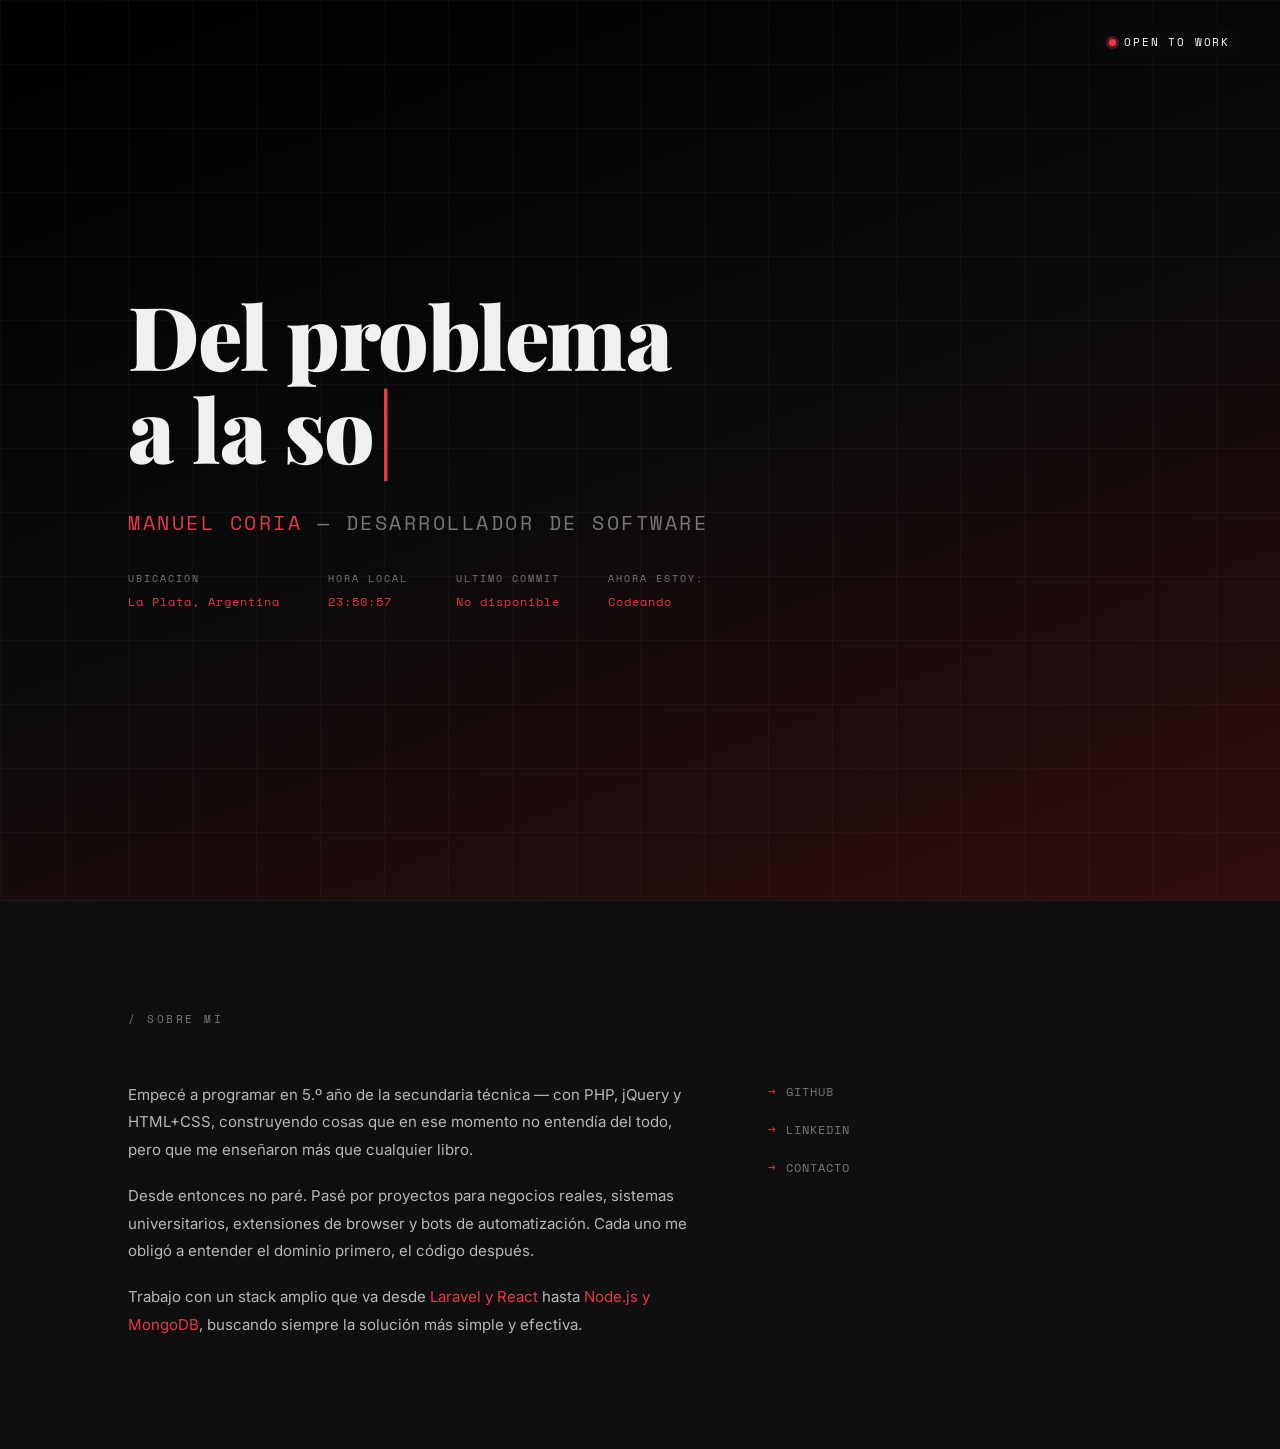
==== index.html @ 862c480e "Feat: Agregar icono y funcionalidad para mostrar el último commit de GitHub" ====
<!DOCTYPE html>
<html lang="es">
<head>
  <meta charset="UTF-8" />
  <meta name="viewport" content="width=device-width, initial-scale=1.0" />
  <title>MANUEL CORIA</title>
  <link rel="preconnect" href="https://fonts.googleapis.com" />
  <link rel="preconnect" href="https://fonts.gstatic.com" crossorigin />
  <link
    href="https://fonts.googleapis.com/css2?family=Playfair+Display:wght@700;900&family=Space+Mono:wght@400;700&family=Inter:wght@400;500&display=swap"
    rel="stylesheet"
  />
  <link rel="icon" type="image/svg+xml" href="img/black-tie-brands-solid-full.svg" />
  <link rel="stylesheet" href="css/style.css" />
</head>
<body>

  <div class="custom-cursor" id="cursor" aria-hidden="true"></div>

  <div class="grid-overlay" aria-hidden="true"></div>

  <div class="open-to-work">
    <span class="otw-dot" aria-hidden="true"></span>
    Open to work
  </div>

  <!-- ═══ HERO ════════════════════════════════════════════════ -->
  <section id="hero">
    
    <div class="hero-content">

      <h1 class="hero-title">
        <span id="typewriter"></span><span class="cursor" aria-hidden="true">|</span>
      </h1>

      <p class="hero-meta"><span class="accent">MANUEL CORIA</span> &mdash; DESARROLLADOR DE SOFTWARE</p>


      <div class="hero-info">
        <div class="info-item">
          <span class="info-label">Ubicación</span>
          <span class="info-value">La Plata, Argentina</span>
        </div>
        <div class="info-item">
          <span class="info-label">Hora local</span>
          <span class="info-value" id="clock">--:--:--</span>
        </div>
        <div class="info-item">
          <span class="info-label">Ultimo Commit</span>
          <span class="info-value" id="commit">--:   --:--</span>
        </div>
        <div class="info-item">
          <span class="info-label">Ahora Estoy:</span>
          <span class="info-value" id="commit">Codeando</span>
        </div>
      </div>

    </div>
  </section>

  <!-- ═══ SOBRE MÍ ════════════════════════════════════════════ -->
  <section id="sobre-mi" class="reveal">
    <div class="section-content">

      <span class="section-label" style="font-size: ;">/ Sobre mí</span>

      <div class="about-grid">
        <div class="about-text">
          <p>
            Empecé a programar en 5.º año de la secundaria técnica — con PHP, jQuery y HTML+CSS,
            construyendo cosas que en ese momento no entendía del todo, pero que me enseñaron
            más que cualquier libro.
          </p>
          <p>
            Desde entonces no paré. Pasé por proyectos para negocios reales, sistemas universitarios,
            extensiones de browser y bots de automatización. Cada uno me obligó a entender
            el dominio primero, el código después.
          </p>
          <p>
            Trabajo con un stack amplio que va desde
            <span class="accent">Laravel y React</span> hasta
            <span class="accent">Node.js y MongoDB</span>, buscando siempre
            la solución más simple y efectiva.
          </p>
        </div>

        <div class="about-links">
          <a href="https://github.com/coriawork" target="_blank" rel="noopener" class="link-item">
            <span class="link-arrow">→</span> GitHub
          </a>
          <a href="https://www.linkedin.com/in/manuel-coria-401022260/" target="_blank" rel="noopener" class="link-item">
            <span class="link-arrow">→</span> LinkedIn
          </a>
          <a href="mailto:manuelcoriawork@gmail.com" class="link-item">
            <span class="link-arrow">→</span> Contacto
          </a>
        </div>
      </div>

    </div>
  </section>

  <script src="js/main.js"></script>
</body>
</html>
---- css/style.css ----
/*
  Regla 60 / 30 / 10
  ─────────────────────────────────────────────────────────────
  60 %  →  #0a0a0a  fondo dominante
  30 %  →  #f0f0f0  texto principal y superficies
  10 %  →  #e63946  acento rojo
*/

/* ─── Variables ─────────────────────────────────────────── */
:root {
  --bg:          #0a0a0a;
  --bg-section:  #0f0f0f;
  --text:        #f0f0f0;
  --text-dim:    #777;
  --text-body:   #b8b8b8;
  --accent:      #e63946;
  --border:      #1c1c1c;

  --font-display: 'Playfair Display', Georgia, serif;
  --font-mono:    'Space Mono', 'Courier New', monospace;
  --font-body:    'Inter', system-ui, sans-serif;
}

/* ─── Reset ──────────────────────────────────────────────── */
*, *::before, *::after {
  box-sizing: border-box;
  margin: 0;
  padding: 0;
}

/* ─── Selección de texto ─────────────────────────────────── */
/* Texto blanco/gris → selección roja */
::selection {
  background: var(--accent);
  color: #f0f0f0;
}

/* Texto rojo (acento) → selección blanca invertida */
.accent::selection,
.info-value::selection,
.otw-dot::selection,
.open-to-work::selection,
.cursor::selection {
  background: #f0f0f0;
  color: var(--accent);
}

html {
  scroll-behavior: smooth;
}

/* ─── Cursor personalizado ───────────────────────────────── */
* { cursor: none !important; }

.custom-cursor {
  position: fixed;
  top: 0;
  left: 0;
  width: 10px;
  height: 10px;
  opacity: 0.7;
  border-radius: 50%;
  background: var(--accent);
  pointer-events: none;
  z-index: 9999;
  transform: translate(-50%, -50%);
  transition:
    transform 0.12s ease,
    opacity 0.2s ease;
  mix-blend-mode: difference;
  will-change: transform;
}

.custom-cursor.clicking {
  transform: translate(-50%, -50%) scale(2.4);
  opacity: 0.5;
}

.custom-cursor.hovering {
  transform: translate(-50%, -50%) scale(1.6);
  opacity: 0.85;
}

body {
  background: linear-gradient(160deg, #000000 0%, var(--bg) 50%, #320d0f 100%);
  background-attachment: fixed;
  color: var(--text);
  font-family: var(--font-body);
  font-size: 16px;
  line-height: 1.6;
  min-height: 100vh;
  overflow-x: hidden;
}

a {
  color: inherit;
  text-decoration: none;
}

/* ─── Grid overlay ───────────────────────────────────────── */
.grid-overlay {
  position: fixed;
  inset: 0;
  background-image:
    linear-gradient(rgba(255, 255, 255, 0.03) 1px, transparent 1px),
    linear-gradient(90deg, rgba(255, 255, 255, 0.03) 1px, transparent 1px);
  background-size: 64px 64px;
  pointer-events: none;
  z-index: 0;
}

/* ─── HERO ───────────────────────────────────────────────── */
#hero {
  position: relative;
  z-index: 1;
  min-height: 100vh;
  display: flex;
  align-items: center;
  padding: 80px 10vw;
}

.hero-content {
  max-width: 740px;
}

/* ─── Open to work badge ───────────────────────────────── */
.open-to-work {
  position: fixed;
  top: 28px;
  right: 36px;
  z-index: 100;
  display: inline-flex;
  align-items: center;
  gap: 8px;
  font-family: var(--font-mono);
  font-size: 11px;
  letter-spacing: 1.8px;
  text-transform: uppercase;
  color: white;
  background: rgba(10, 10, 10, 0.7);
  backdrop-filter: blur(8px);
  -webkit-backdrop-filter: blur(8px);
  padding: 6px 14px;
  border-radius: 99px;
}

.otw-dot {
  width: 7px;
  height: 7px;
  border-radius: 50%;
  background: var(--accent);
  flex-shrink: 0;
  position: relative;
}

.otw-dot::before {
  content: '';
  position: absolute;
  inset: -3px;
  border-radius: 50%;
  background: var(--accent);
  opacity: 0.35;
  animation: pulse-dot 1.8s ease-in-out infinite;
}

@keyframes pulse-dot {
  0%, 100% { transform: scale(1);   opacity: 0.35; }
  50%       { transform: scale(2);   opacity: 0; }
}

/* ─── Título con typewriter ───────────────────────────────── */
.hero-title {
  font-family: var(--font-display);
  font-size: clamp(44px, 7.5vw, 88px);
  font-weight: 900;
  line-height: 1.05;
  letter-spacing: -1.5px;
  color: var(--text);
  margin-bottom: 28px;
  /* reserva espacio mientras escribe para evitar saltos */
  min-height: 2.15em;
}

/* Cursor parpadeante */
.cursor {
  display: inline-block;
  color: var(--accent);
  font-weight: 300;
  animation: blink 1s step-end infinite;
  margin-left: 2px;
}

@keyframes blink {
  0%, 100% { opacity: 1; }
  50%       { opacity: 0; }
}

/* Nombre / rol */
.hero-meta {
  font-family: var(--font-mono);
  font-size: 20px;
  letter-spacing: 2.5px;
  text-transform: uppercase;
  color: var(--text-dim);
  margin-bottom: 32px;
}

/* Párrafos de intro */
.hero-description {
  max-width: 520px;
  color: var(--text-body);
  font-size: 15px;
  line-height: 1.85;
  margin-bottom: 52px;
}

.hero-description p + p {
  margin-top: 14px;
}

/* Acento rojo inline */
.accent {
  color: var(--accent);
}

/* Info dinámica (ubicación + reloj) */
.hero-info {
  display: flex;
  gap: 48px;
}

.info-item {
  display: flex;
  flex-direction: column;
  gap: 5px;
}

.info-label {
  font-family: var(--font-mono);
  font-size: 10px;
  letter-spacing: 2px;
  text-transform: uppercase;
  color: var(--text-dim);
}

.info-value {
  font-family: var(--font-mono);
  font-size: 12px;
  letter-spacing: 1px;
  color: var(--accent);
}

/* ─── SOBRE MÍ ───────────────────────────────────────────── */
#sobre-mi {
  position: relative;
  z-index: 1;
  padding: 110px 10vw;
  border-top: 1px solid var(--border);
  background: var(--bg-section);
}

/* Etiqueta de sección */
.section-label {
  display: block;
  font-family: var(--font-mono);
  font-size: 11px;
  letter-spacing: 2.5px;
  text-transform: uppercase;
  color: var(--text-dim);
  margin-bottom: 52px;
}

/* Grid: texto izquierda + links derecha */
.about-grid {
  display: grid;
  grid-template-columns: 1fr 180px;
  gap: 64px;
  max-width: 820px;
}

.about-text {
  display: flex;
  flex-direction: column;
  gap: 18px;
  font-size: 15px;
  color: var(--text-body);
  line-height: 1.85;
}

/* Links */
.about-links {
  display: flex;
  flex-direction: column;
  gap: 20px;
  padding-top: 2px;
}

.link-item {
  display: flex;
  align-items: center;
  gap: 10px;
  font-family: var(--font-mono);
  font-size: 11.5px;
  letter-spacing: 1px;
  text-transform: uppercase;
  color: var(--text-dim);
  transition: color 0.2s ease;
}

.link-item:hover {
  color: var(--text);
}

.link-arrow {
  color: var(--accent);
  display: inline-block;
  transition: transform 0.2s ease;
}

.link-item:hover .link-arrow {
  transform: translateX(5px);
}

/* ─── Scroll reveal ──────────────────────────────────────── */
.reveal {
  opacity: 0;
  transform: translateY(28px);
  transition: opacity 0.75s ease, transform 0.75s ease;
}

.reveal.visible {
  opacity: 1;
  transform: translateY(0);
}

/* ─── Responsive ─────────────────────────────────────────── */
@media (max-width: 680px) {
  #hero {
    padding: 64px 6vw;
    align-items: flex-start;
    padding-top: 20vh;
  }

  #sobre-mi {
    padding: 80px 6vw;
  }

  .about-grid {
    grid-template-columns: 1fr;
    gap: 40px;
  }

  .hero-info {
    flex-direction: column;
    gap: 24px;
  }
}
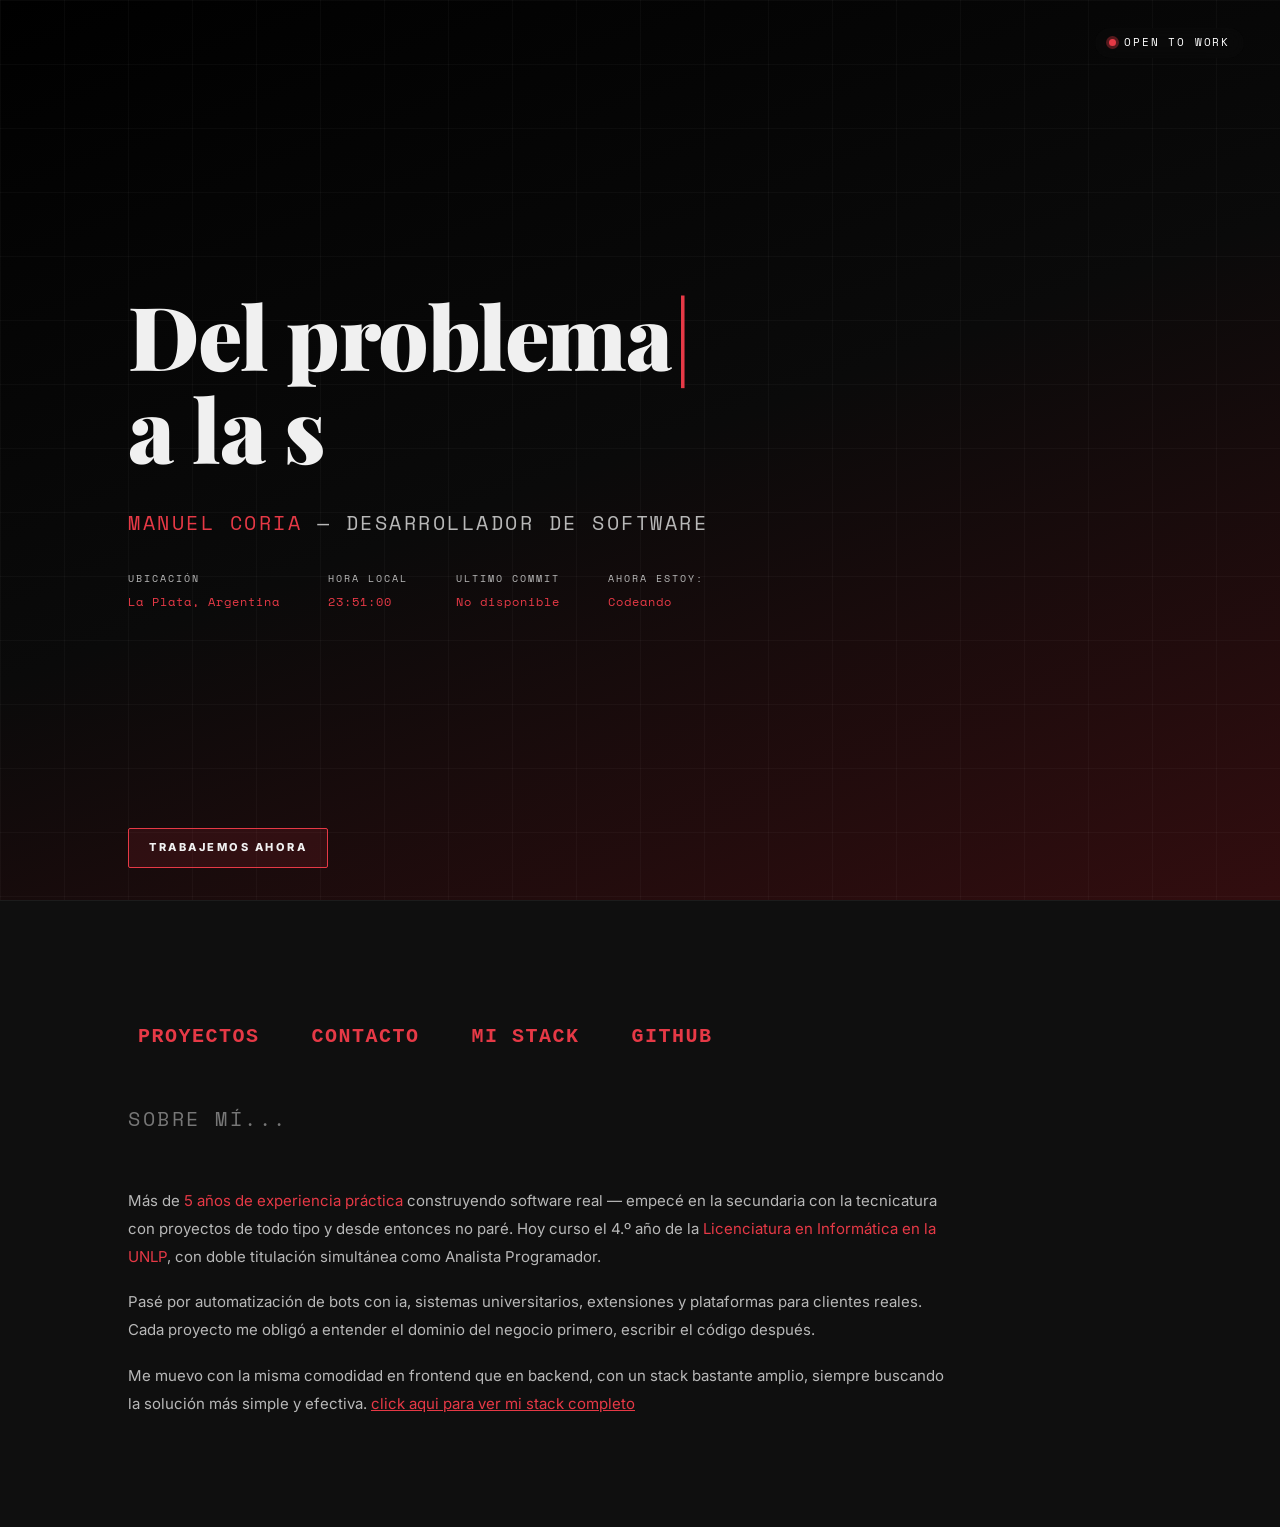
==== commit 1a5e82c3: "Add new projects and related assets; update HTML structure and styles - Created a new JSON file `pro" ====
--- a/index.html
+++ b/index.html
@@ -34,8 +34,7 @@
       </h1>
 
       <p class="hero-meta"><span class="accent">MANUEL CORIA</span> &mdash; DESARROLLADOR DE SOFTWARE</p>
-
-
+      
       <div class="hero-info">
         <div class="info-item">
           <span class="info-label">Ubicación</span>
@@ -54,46 +53,44 @@
           <span class="info-value" id="commit">Codeando</span>
         </div>
       </div>
+      
+    </div>
 
-    </div>
+    <a class="cta-hero" href="mailto:manuelcoriawork@gmail.com">Trabajemos ahora</a>
+
   </section>
 
   <!-- ═══ SOBRE MÍ ════════════════════════════════════════════ -->
   <section id="sobre-mi" class="reveal">
     <div class="section-content">
 
-      <span class="section-label" style="font-size: ;">/ Sobre mí</span>
+
+      <div class="about-links">
+          <a href="proyectos.html" class="link-item">Proyectos</a>
+          <a href="contactame.html" class="link-item">Contacto</a>
+          <a href="stack.html" class="link-item">Mi stack</a>
+          <a href="https://github.com/coriawork" target="_blank" rel="noopener" class="link-item">GitHub</a>
+      </div>
+      <span class="section-label" style="font-size: 20px;"> Sobre mí...</span>
 
       <div class="about-grid">
         <div class="about-text">
           <p>
-            Empecé a programar en 5.º año de la secundaria técnica — con PHP, jQuery y HTML+CSS,
-            construyendo cosas que en ese momento no entendía del todo, pero que me enseñaron
-            más que cualquier libro.
+            Más de <span class="accent">5 años de experiencia práctica</span> construyendo software
+            real — empecé en la secundaria con la tecnicatura con proyectos de todo tipo y desde entonces
+            no paré. Hoy curso el 4.º año de la
+            <span class="accent">Licenciatura en Informática en la UNLP</span>,
+            con doble titulación simultánea como Analista Programador.
           </p>
           <p>
-            Desde entonces no paré. Pasé por proyectos para negocios reales, sistemas universitarios,
-            extensiones de browser y bots de automatización. Cada uno me obligó a entender
-            el dominio primero, el código después.
+            Pasé por automatización de bots con ia, sistemas universitarios, extensiones y plataformas para clientes reales. Cada proyecto me obligó a entender el dominio
+            del negocio primero, escribir el código después.
           </p>
           <p>
-            Trabajo con un stack amplio que va desde
-            <span class="accent">Laravel y React</span> hasta
-            <span class="accent">Node.js y MongoDB</span>, buscando siempre
-            la solución más simple y efectiva.
+            Me muevo con la misma comodidad en frontend que en backend, con un stack bastante amplio,
+            siempre buscando la solución más simple y efectiva.
+            <a href="/stack.html" style="text-decoration: underline;" class="accent">click aqui para ver mi stack completo</a> 
           </p>
-        </div>
-
-        <div class="about-links">
-          <a href="https://github.com/coriawork" target="_blank" rel="noopener" class="link-item">
-            <span class="link-arrow">→</span> GitHub
-          </a>
-          <a href="https://www.linkedin.com/in/manuel-coria-401022260/" target="_blank" rel="noopener" class="link-item">
-            <span class="link-arrow">→</span> LinkedIn
-          </a>
-          <a href="mailto:manuelcoriawork@gmail.com" class="link-item">
-            <span class="link-arrow">→</span> Contacto
-          </a>
         </div>
       </div>
 
@@ -101,5 +98,7 @@
   </section>
 
   <script src="js/main.js"></script>
+
+
 </body>
 </html>
--- a/css/style.css
+++ b/css/style.css
@@ -50,7 +50,7 @@
 }
 
 /* ─── Cursor personalizado ───────────────────────────────── */
-* { cursor: none !important; }
+body.use-custom-cursor * { cursor: none !important; }
 
 .custom-cursor {
   position: fixed;
@@ -123,6 +123,59 @@
   max-width: 740px;
 }
 
+.scroll-cue {
+  position: absolute;
+  left: 50%;
+  bottom: 50px;
+  transform: translateX(-50%);
+  display: inline-flex;
+  flex-direction: column;
+  align-items: center;
+  font-family: var(--font-mono);
+  font-size: 50px;
+  text-transform: uppercase;
+  color: var(--text-body);
+  opacity: 0.9;
+  transition: color 0.2s ease, opacity 0.2s ease;
+}
+
+.scroll-cue:hover {
+  color: var(--accent);
+  opacity: 1;
+}
+
+.scroll-cue-arrow {
+  font-size: 50px;
+  line-height: 1;
+  color: var(--accent);
+}
+
+/* ─── CTA hero ───────────────────────────────────────────── */
+.cta-hero {
+  position: absolute;
+  bottom: 32px;
+  left: 10vw;
+  font-family: var(--font-body);
+  font-size: 11px;
+  font-weight: 800;
+  letter-spacing: 2.5px;
+  text-transform: uppercase;
+  color: var(--text);
+  background: #e639471e;
+  border: solid 1px var(--accent);
+  padding: 10px 20px;
+  border-radius: 2px;
+  white-space: nowrap;
+  transition: opacity 0.2s ease, transform 0.2s ease;
+}
+
+.cta-hero:hover {
+  opacity: 0.85;
+  transform: translateY(-2px);
+}
+
+
+
 /* ─── Open to work badge ───────────────────────────────── */
 .open-to-work {
   position: fixed;
@@ -138,8 +191,8 @@
   text-transform: uppercase;
   color: white;
   background: rgba(10, 10, 10, 0.7);
+  -webkit-backdrop-filter: blur(8px);
   backdrop-filter: blur(8px);
-  -webkit-backdrop-filter: blur(8px);
   padding: 6px 14px;
   border-radius: 99px;
 }
@@ -175,6 +228,8 @@
   font-weight: 900;
   line-height: 1.05;
   letter-spacing: -1.5px;
+  display: flex;
+  
   color: var(--text);
   margin-bottom: 28px;
   /* reserva espacio mientras escribe para evitar saltos */
@@ -201,7 +256,7 @@
   font-size: 20px;
   letter-spacing: 2.5px;
   text-transform: uppercase;
-  color: var(--text-dim);
+  color: var(--text-body);
   margin-bottom: 32px;
 }
 
@@ -227,6 +282,7 @@
 .hero-info {
   display: flex;
   gap: 48px;
+  
 }
 
 .info-item {
@@ -240,7 +296,7 @@
   font-size: 10px;
   letter-spacing: 2px;
   text-transform: uppercase;
-  color: var(--text-dim);
+  color: var(--text-body);
 }
 
 .info-value {
@@ -258,6 +314,9 @@
   border-top: 1px solid var(--border);
   background: var(--bg-section);
 }
+.section-content{
+    
+}
 
 /* Etiqueta de sección */
 .section-label {
@@ -270,11 +329,8 @@
   margin-bottom: 52px;
 }
 
-/* Grid: texto izquierda + links derecha */
+/* Grid: solo texto */
 .about-grid {
-  display: grid;
-  grid-template-columns: 1fr 180px;
-  gap: 64px;
   max-width: 820px;
 }
 
@@ -287,38 +343,29 @@
   line-height: 1.85;
 }
 
-/* Links */
+/* Links en fila */
 .about-links {
   display: flex;
-  flex-direction: column;
-  gap: 20px;
-  padding-top: 2px;
+  flex-direction: row;
+  gap: 32px;
+  margin-bottom: 40px;
 }
 
 .link-item {
-  display: flex;
-  align-items: center;
-  gap: 10px;
-  font-family: var(--font-mono);
-  font-size: 11.5px;
-  letter-spacing: 1px;
-  text-transform: uppercase;
-  color: var(--text-dim);
+  font-family: var(--font-mono);
+  font-size:20px;
+  letter-spacing: 1.5px;
+  font-weight: 800;
+  text-transform: uppercase;
+  color: var(--accent);
   transition: color 0.2s ease;
+  border-radius: 5px;
+  padding: 10px;
+  transition: all 0.5s;
 }
 
 .link-item:hover {
-  color: var(--text);
-}
-
-.link-arrow {
-  color: var(--accent);
-  display: inline-block;
-  transition: transform 0.2s ease;
-}
-
-.link-item:hover .link-arrow {
-  transform: translateX(5px);
+    transform: translateY(-2px);
 }
 
 /* ─── Scroll reveal ──────────────────────────────────────── */
@@ -354,4 +401,569 @@
     flex-direction: column;
     gap: 24px;
   }
-}
+
+  .scroll-cue {
+    bottom: 18px;
+  }
+
+  .cta-hero {
+    left: 6vw;
+    bottom: 24px;
+    font-size: 11px;
+    letter-spacing: 1.8px;
+    padding: 10px 20px;
+  }
+}
+
+/* ─── Home multipagina (sin scroll) ─────────────────────── */
+body.page-home {
+  min-height: 100svh;
+  overflow: hidden;
+}
+
+.home-hub {
+  position: relative;
+  z-index: 1;
+  min-height: 100svh;
+  padding: 8vh 10vw;
+  display: flex;
+  flex-direction: column;
+  justify-content: center;
+}
+
+.home-kicker {
+  font-family: var(--font-mono);
+  font-size: 30px;
+  letter-spacing: 2px;
+  text-transform: uppercase;
+  color: var(--text-dim);
+  margin-bottom: 18px;
+}
+
+.home-title {
+  font-family: var(--font-display);
+  font-size: clamp(46px, 8vw, 96px);
+  line-height: 1;
+  letter-spacing: -1.5px;
+  margin-bottom: 16px;
+}
+
+.home-subtitle {
+  font-family: var(--font-mono);
+  font-size: 13px;
+  letter-spacing: 1.3px;
+  text-transform: uppercase;
+  color: var(--text-body);
+  margin-bottom: 36px;
+}
+
+.home-links {
+  display: grid;
+  grid-template-columns: repeat(3, minmax(0, 1fr));
+  gap: 14px;
+  max-width: 880px;
+}
+
+.home-link-card {
+  display: flex;
+  align-items: center;
+  justify-content: center;
+  min-height: 72px;
+  border: 1px solid var(--border);
+  background: rgba(12, 12, 12, 0.86);
+  font-family: var(--font-mono);
+  font-size: 12px;
+  letter-spacing: 1.8px;
+  text-transform: uppercase;
+  color: var(--text-body);
+  transition: color 0.2s ease, border-color 0.2s ease, transform 0.2s ease;
+}
+
+.home-link-card:hover {
+  color: var(--accent);
+  border-color: var(--accent);
+  transform: translateY(-2px);
+}
+
+/* ─── Subpaginas ────────────────────────────────────────── */
+body.page-sub {
+  min-height: 100svh;
+}
+
+.subpage-shell {
+  position: relative;
+  z-index: 1;
+  max-width: 980px;
+  margin: 0 auto;
+  padding: 72px 10vw;
+}
+
+.back-home {
+  display: inline-block;
+  margin-bottom: 28px;
+  font-family: var(--font-mono);
+  font-size: 11px;
+  letter-spacing: 1.4px;
+  text-transform: uppercase;
+  color: var(--text-dim);
+}
+
+.back-home:hover {
+  color: var(--accent);
+}
+
+.subpage-title {
+  font-family: var(--font-display);
+  font-size: clamp(34px, 5.4vw, 64px);
+  line-height: 1.05;
+  letter-spacing: -1px;
+  margin-bottom: 22px;
+}
+
+.subpage-card {
+  border: 1px solid var(--border);
+  background: rgba(14, 14, 14, 0.88);
+  padding: 28px;
+}
+
+.link-item-inline {
+  color: var(--accent);
+  border-bottom: 1px solid transparent;
+  transition: border-color 0.2s ease;
+}
+
+.link-item-inline:hover {
+  border-color: var(--accent);
+}
+
+@media (max-width: 900px) {
+  .home-links {
+    grid-template-columns: 1fr;
+    max-width: 420px;
+  }
+}
+
+@media (max-width: 680px) {
+  .home-hub {
+    padding: 9vh 6vw;
+  }
+
+  .subpage-shell {
+    padding: 56px 6vw;
+  }
+}
+
+/* ─── Proyectos ──────────────────────────────────────────── */
+.projects-count {
+  font-family: var(--font-mono);
+  font-size: 11px;
+  letter-spacing: 2px;
+  text-transform: uppercase;
+  color: var(--text-dim);
+  margin-bottom: 8px;
+}
+
+.projects-list {
+  list-style: none;
+  margin-top: 40px;
+  display: flex;
+  flex-direction: column;
+  gap: 30px;
+}
+
+.proj-card {
+  padding: 28px 0;
+  transition: border-color 0.2s ease;
+}
+
+.proj-card:last-child {
+  border-bottom: 1px solid var(--border);
+}
+
+.proj-card:hover {
+  border-top-color: rgba(230, 57, 70, 0.25);
+}
+
+.proj-header {
+  display: flex;
+  align-items: baseline;
+  gap: 14px;
+  margin-bottom: 10px;
+  flex-wrap: wrap;
+}
+
+.proj-index {
+  font-family: var(--font-mono);
+  font-size: 11px;
+  color: var(--text-dim);
+  letter-spacing: 1px;
+  min-width: 22px;
+  flex-shrink: 0;
+}
+
+.proj-name {
+    text-transform: uppercase;
+  font-family: var(--font-display);
+  font-size: clamp(18px, 2.4vw, 24px);
+  font-weight: 700;
+  letter-spacing: -0.3px;
+  color: var(--accent);
+  line-height: 1.2;
+}
+
+.proj-badge {
+  font-family: var(--font-mono);
+  font-size: 10px;
+  letter-spacing: 1.2px;
+  text-transform: uppercase;
+  color: var(--accent);
+  border: 1px solid var(--accent);
+  padding: 2px 8px;
+  white-space: nowrap;
+  align-self: center;
+}
+
+.proj-short {
+  font-size: 14px;
+  color: var(--text-body);
+  line-height: 1.75;
+  margin-left: 36px;
+  max-width: 640px;
+  margin-bottom: 16px;
+}
+
+.proj-footer {
+  display: flex;
+  align-items: center;
+  justify-content: space-between;
+  margin-left: 36px;
+  flex-wrap: wrap;
+  gap: 12px;
+}
+
+.proj-tags {
+  display: flex;
+  flex-wrap: wrap;
+  gap: 6px;
+  list-style: none;
+}
+
+.proj-tag {
+  font-family: var(--font-mono);
+  font-size: 12px;
+  letter-spacing: 0.8px;
+  color: var(--accent);
+  border: 1px solid var(--accent);
+  padding: 3px 8px;
+}
+
+.proj-toggle {
+  background: none;
+  border: none;
+  font-family: var(--font-mono);
+  font-size: 11px;
+  letter-spacing: 1.4px;
+  text-transform: uppercase;
+  color: var(--text-dim);
+  display: flex;
+  align-items: center;
+  gap: 6px;
+  transition: color 0.2s ease;
+  padding: 0;
+  flex-shrink: 0;
+}
+
+.proj-toggle:hover {
+  color: var(--accent);
+}
+
+.proj-toggle-arrow {
+  display: inline-block;
+  transition: transform 0.3s ease;
+  color: var(--accent);
+}
+
+.proj-toggle[aria-expanded="true"] .proj-toggle-arrow {
+  transform: rotate(180deg);
+}
+
+/* expand con grid-template-rows */
+.proj-details {
+  display: grid;
+  grid-template-rows: 0fr;
+  transition: grid-template-rows 0.35s ease;
+  margin-left: 36px;
+}
+
+.proj-details.is-open {
+  grid-template-rows: 1fr;
+}
+
+.proj-details-inner {
+  overflow: hidden;
+}
+
+.proj-details-text {
+  font-size: 14px;
+  color: var(--text-body);
+  line-height: 1.85;
+  padding-top: 18px;
+  padding-bottom: 4px;
+  max-width: 640px;
+  border-top: 1px solid var(--border);
+  margin-top: 18px;
+}
+
+@media (max-width: 680px) {
+  .proj-short,
+  .proj-footer,
+  .proj-details {
+    margin-left: 0;
+  }
+}
+
+/* ─── Página de detalle de proyecto ─────────────────────── */
+.proj-detail-shell {
+  position: relative;
+  z-index: 1;
+  max-width: 80vw;
+  margin: 0 auto;
+  padding: 64px 10vw 100px;
+}
+
+.proj-detail-header {
+  margin-top: 12px;
+  margin-bottom: 52px;
+}
+
+.proj-detail-title {
+  font-family: var(--font-display);
+  font-size: clamp(38px, 6vw, 72px);
+  font-weight: 900;
+  line-height: 1.05;
+  letter-spacing: -1.5px;
+  margin-top: 12px;
+  margin-bottom: 20px;
+}
+
+.proj-detail-lead {
+  font-size: 16px;
+  color: var(--text-body);
+  line-height: 1.8;
+  max-width: 580px;
+  margin-bottom: 24px;
+}
+
+.proj-tags--detail {
+  margin-bottom: 20px;
+}
+
+.proj-badge--detail {
+  display: inline-block;
+  font-family: var(--font-mono);
+  font-size: 10px;
+  letter-spacing: 1.2px;
+  text-transform: uppercase;
+  color: var(--accent);
+  border: 1px solid var(--accent);
+  padding: 3px 10px;
+}
+
+/* Galería de imágenes */
+.proj-detail-images {
+  display: grid;
+  grid-template-columns: 1fr;
+  gap: 12px;
+  margin-bottom: 56px;
+}
+
+.proj-detail-images img {
+  width: 100%;
+  display: block;
+  border: 1px solid var(--border);
+  object-fit: cover;
+}
+
+.proj-img-placeholder {
+  width: 100%;
+  aspect-ratio: 16 / 8;
+  border: 1px dashed var(--border);
+  display: flex;
+  align-items: center;
+  justify-content: center;
+  background: rgba(255, 255, 255, 0.015);
+}
+
+.proj-img-placeholder-text {
+  font-family: var(--font-mono);
+  font-size: 11px;
+  letter-spacing: 1.6px;
+  text-transform: uppercase;
+  color: var(--text-dim);
+}
+
+/* Secciones de texto */
+.proj-detail-body {
+  display: flex;
+  flex-direction: column;
+  gap: 32px;
+}
+
+.proj-detail-section-title {
+  font-family: var(--font-mono);
+  font-size: 11px;
+  letter-spacing: 2px;
+  text-transform: uppercase;
+  color: var(--text-dim);
+  margin-bottom: 14px;
+  padding-bottom: 10px;
+  border-bottom: 1px solid var(--border);
+}
+
+.proj-detail-text {
+  font-size: 15px;
+  color: var(--text-body);
+  line-height: 1.85;
+  max-width: 640px;
+}
+
+.proj-detail-text + .proj-detail-text {
+  margin-top: 14px;
+}
+
+@media (max-width: 680px) {
+  .proj-detail-shell {
+    padding: 52px 6vw 72px;
+  }
+}
+
+/* ─── Carrusel ───────────────────────────────────────────── */
+.carousel {
+  position: relative;
+  margin-bottom: 56px;
+  border: 1px solid var(--border);
+  background: rgba(10, 10, 10, 0.6);
+  overflow: hidden;
+  user-select: none;
+}
+
+.carousel-track-wrapper {
+  overflow: hidden;
+}
+
+.carousel-track {
+  display: flex;
+  transition: transform 0.45s cubic-bezier(0.4, 0, 0.2, 1);
+  will-change: transform;
+}
+
+.carousel-slide {
+  flex: 0 0 100%;
+  aspect-ratio: 16 / 7;
+  display: flex;
+  align-items: center;
+  justify-content: center;
+  background: rgba(255, 255, 255, 0.015);
+  position: relative;
+  overflow: hidden;
+}
+
+.carousel-slide img {
+  width: 100%;
+  height: 100%;
+  object-fit: cover;
+  display: block;
+}
+
+.carousel-slide-placeholder {
+  display: flex;
+  flex-direction: column;
+  align-items: center;
+  gap: 12px;
+}
+
+.carousel-slide-placeholder span {
+  font-family: var(--font-mono);
+  font-size: 11px;
+  letter-spacing: 1.6px;
+  text-transform: uppercase;
+  color: var(--text-dim);
+}
+
+.carousel-slide-placeholder .slide-num {
+  font-size: 32px;
+  color: var(--border);
+  font-family: var(--font-display);
+  font-weight: 900;
+}
+
+.carousel-btn {
+  position: absolute;
+  top: 50%;
+  transform: translateY(-50%);
+  z-index: 10;
+  background: rgba(10, 10, 10, 0.75);
+  border: 1px solid var(--border);
+  color: var(--text-dim);
+  width: 40px;
+  height: 40px;
+  display: flex;
+  align-items: center;
+  justify-content: center;
+  cursor: pointer;
+  font-size: 16px;
+  transition: color 0.2s ease, border-color 0.2s ease, background 0.2s ease;
+  -webkit-backdrop-filter: blur(6px);
+  backdrop-filter: blur(6px);
+}
+
+.carousel-btn:hover {
+  color: var(--text);
+  border-color: var(--accent);
+  background: rgba(20, 20, 20, 0.9);
+}
+
+.carousel-btn-prev { left: 14px; }
+.carousel-btn-next { right: 14px; }
+
+.carousel-dots {
+  display: flex;
+  justify-content: center;
+  gap: 8px;
+  padding: 14px 0 10px;
+}
+
+.carousel-dot {
+  width: 6px;
+  height: 6px;
+  border-radius: 50%;
+  background: var(--border);
+  border: none;
+  cursor: pointer;
+  padding: 0;
+  transition: background 0.2s ease, transform 0.2s ease;
+}
+
+.carousel-dot.active {
+  background: var(--accent);
+  transform: scale(1.35);
+}
+
+.carousel-counter {
+  position: absolute;
+  bottom: 44px;
+  right: 14px;
+  font-family: var(--font-mono);
+  font-size: 10px;
+  letter-spacing: 1.5px;
+  color: var(--text-dim);
+  pointer-events: none;
+}
+
+@media (max-width: 680px) {
+  .carousel-btn {
+    width: 32px;
+    height: 32px;
+    font-size: 13px;
+  }
+}
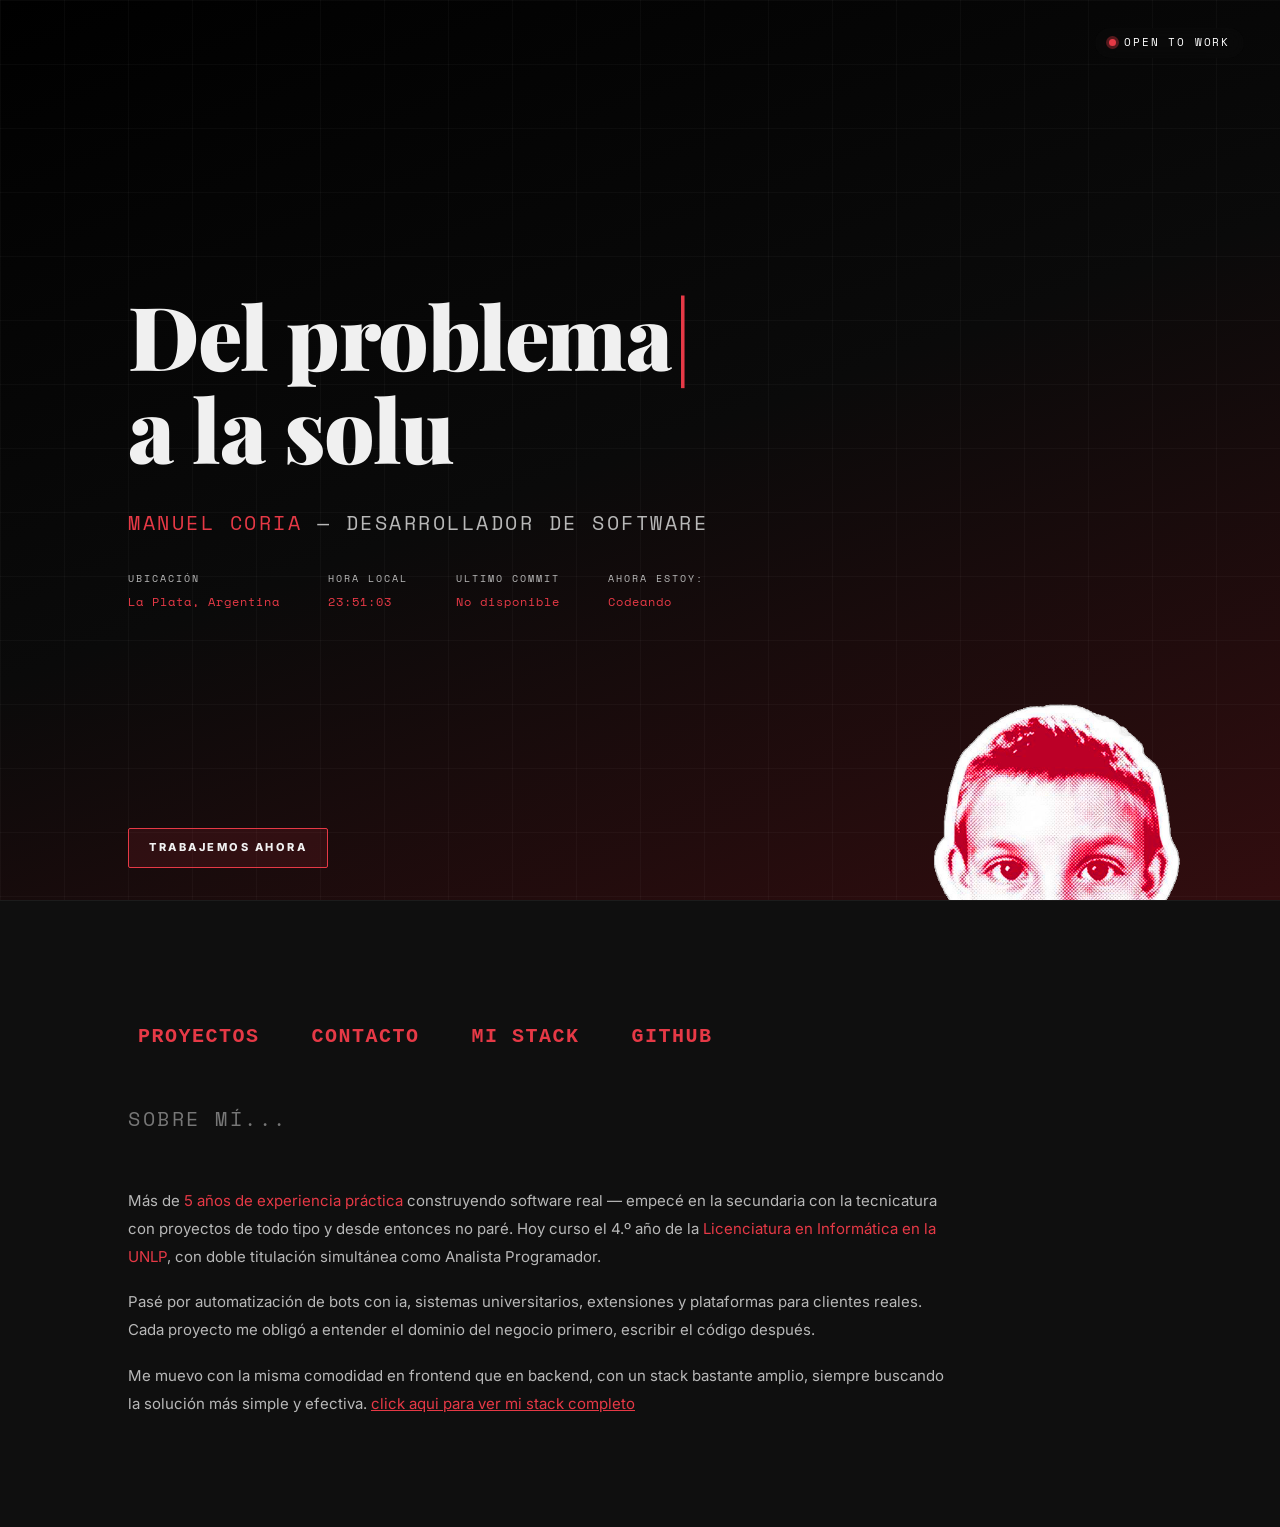
==== commit 09a1a081: "Feat: Actualizar títulos de proyectos y agregar sticker en el portafolio" ====
--- a/index.html
+++ b/index.html
@@ -53,7 +53,9 @@
           <span class="info-value" id="commit">Codeando</span>
         </div>
       </div>
-      
+      <div class="sticker" id="cara">
+        <img src="/img/cara.png" alt="">
+      </div>
     </div>
 
     <a class="cta-hero" href="mailto:manuelcoriawork@gmail.com">Trabajemos ahora</a>
--- a/css/style.css
+++ b/css/style.css
@@ -726,7 +726,6 @@
 .proj-detail-shell {
   position: relative;
   z-index: 1;
-  max-width: 80vw;
   margin: 0 auto;
   padding: 64px 10vw 100px;
 }
@@ -750,7 +749,6 @@
   font-size: 16px;
   color: var(--text-body);
   line-height: 1.8;
-  max-width: 580px;
   margin-bottom: 24px;
 }
 
@@ -824,7 +822,6 @@
   font-size: 15px;
   color: var(--text-body);
   line-height: 1.85;
-  max-width: 640px;
 }
 
 .proj-detail-text + .proj-detail-text {
@@ -960,10 +957,30 @@
   pointer-events: none;
 }
 
+/* Stickers */
+
+#cara{
+    position: absolute;
+    top: 0;
+    left: 0;
+    display: flex;
+    justify-content: flex-end;
+    padding-top: 120vh;
+    align-items: flex-end;
+    width: 100vw;
+    height: 100vh;
+}
+#cara img{    
+    height: 50vh;
+}
+
 @media (max-width: 680px) {
   .carousel-btn {
     width: 32px;
     height: 32px;
     font-size: 13px;
   }
-}
+  .sticker{
+    display: none;
+  }
+}
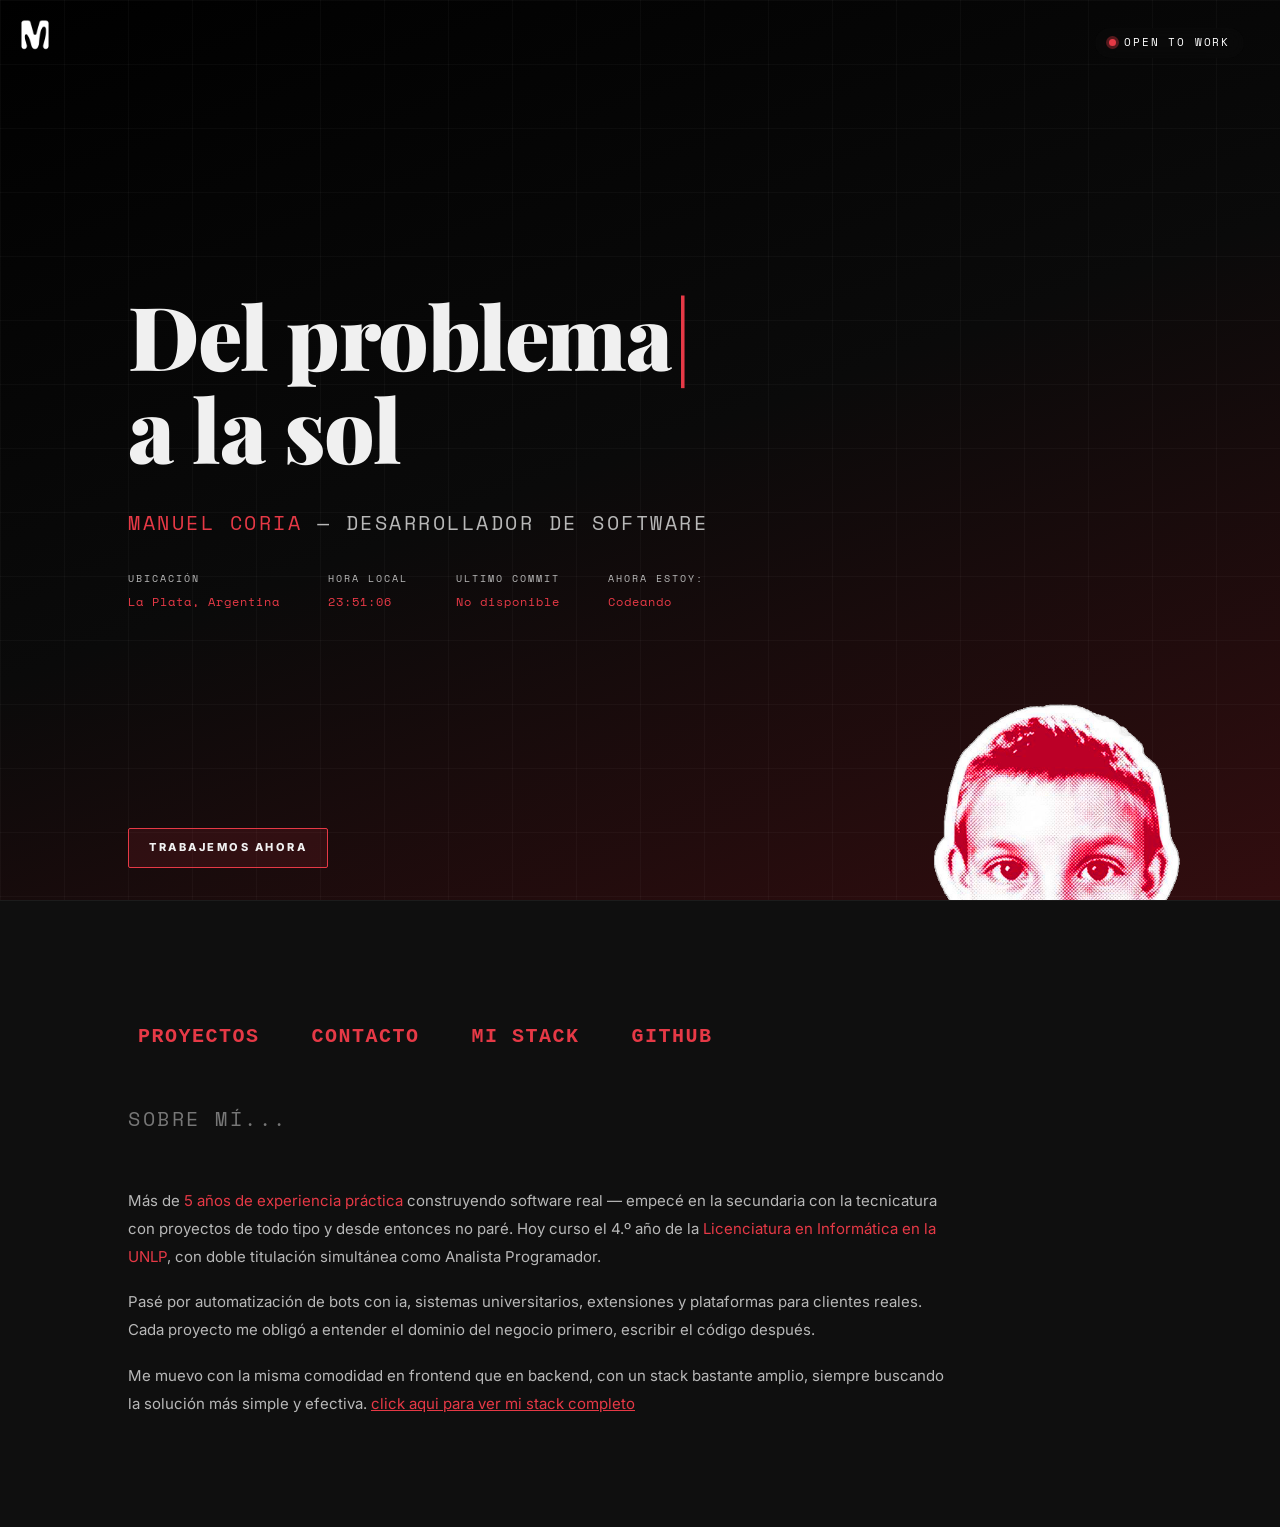
==== commit a7c98efc: "Feat: Agregar logo y ajustar estilos en el portafolio" ====
--- a/index.html
+++ b/index.html
@@ -18,7 +18,9 @@
   <div class="custom-cursor" id="cursor" aria-hidden="true"></div>
 
   <div class="grid-overlay" aria-hidden="true"></div>
-
+    <div class="logo" id="logo">
+        <img src="/img/logo.png" alt="">
+    </div>
   <div class="open-to-work">
     <span class="otw-dot" aria-hidden="true"></span>
     Open to work
@@ -56,7 +58,9 @@
       <div class="sticker" id="cara">
         <img src="/img/cara.png" alt="">
       </div>
+      
     </div>
+
 
     <a class="cta-hero" href="mailto:manuelcoriawork@gmail.com">Trabajemos ahora</a>
 
--- a/css/style.css
+++ b/css/style.css
@@ -348,6 +348,7 @@
   display: flex;
   flex-direction: row;
   gap: 32px;
+  flex-wrap: wrap;
   margin-bottom: 40px;
 }
 
@@ -959,6 +960,7 @@
 
 /* Stickers */
 
+
 #cara{
     position: absolute;
     top: 0;
@@ -970,8 +972,18 @@
     width: 100vw;
     height: 100vh;
 }
+
+
 #cara img{    
     height: 50vh;
+}
+
+.logo{
+    position: absolute;
+}
+
+.logo img{
+    height: 70px;
 }
 
 @media (max-width: 680px) {
@@ -980,7 +992,25 @@
     height: 32px;
     font-size: 13px;
   }
-  .sticker{
-    display: none;
-  }
-}
+
+
+}
+
+@media (max-width: 500px) {
+    #cara{
+        padding-top: 106vh;
+
+    }
+    #cara img {
+        height: 20vh;
+    }
+
+}
+
+@media (max-width: 260px) {
+    #cara{
+        display: none;
+
+    }
+
+}
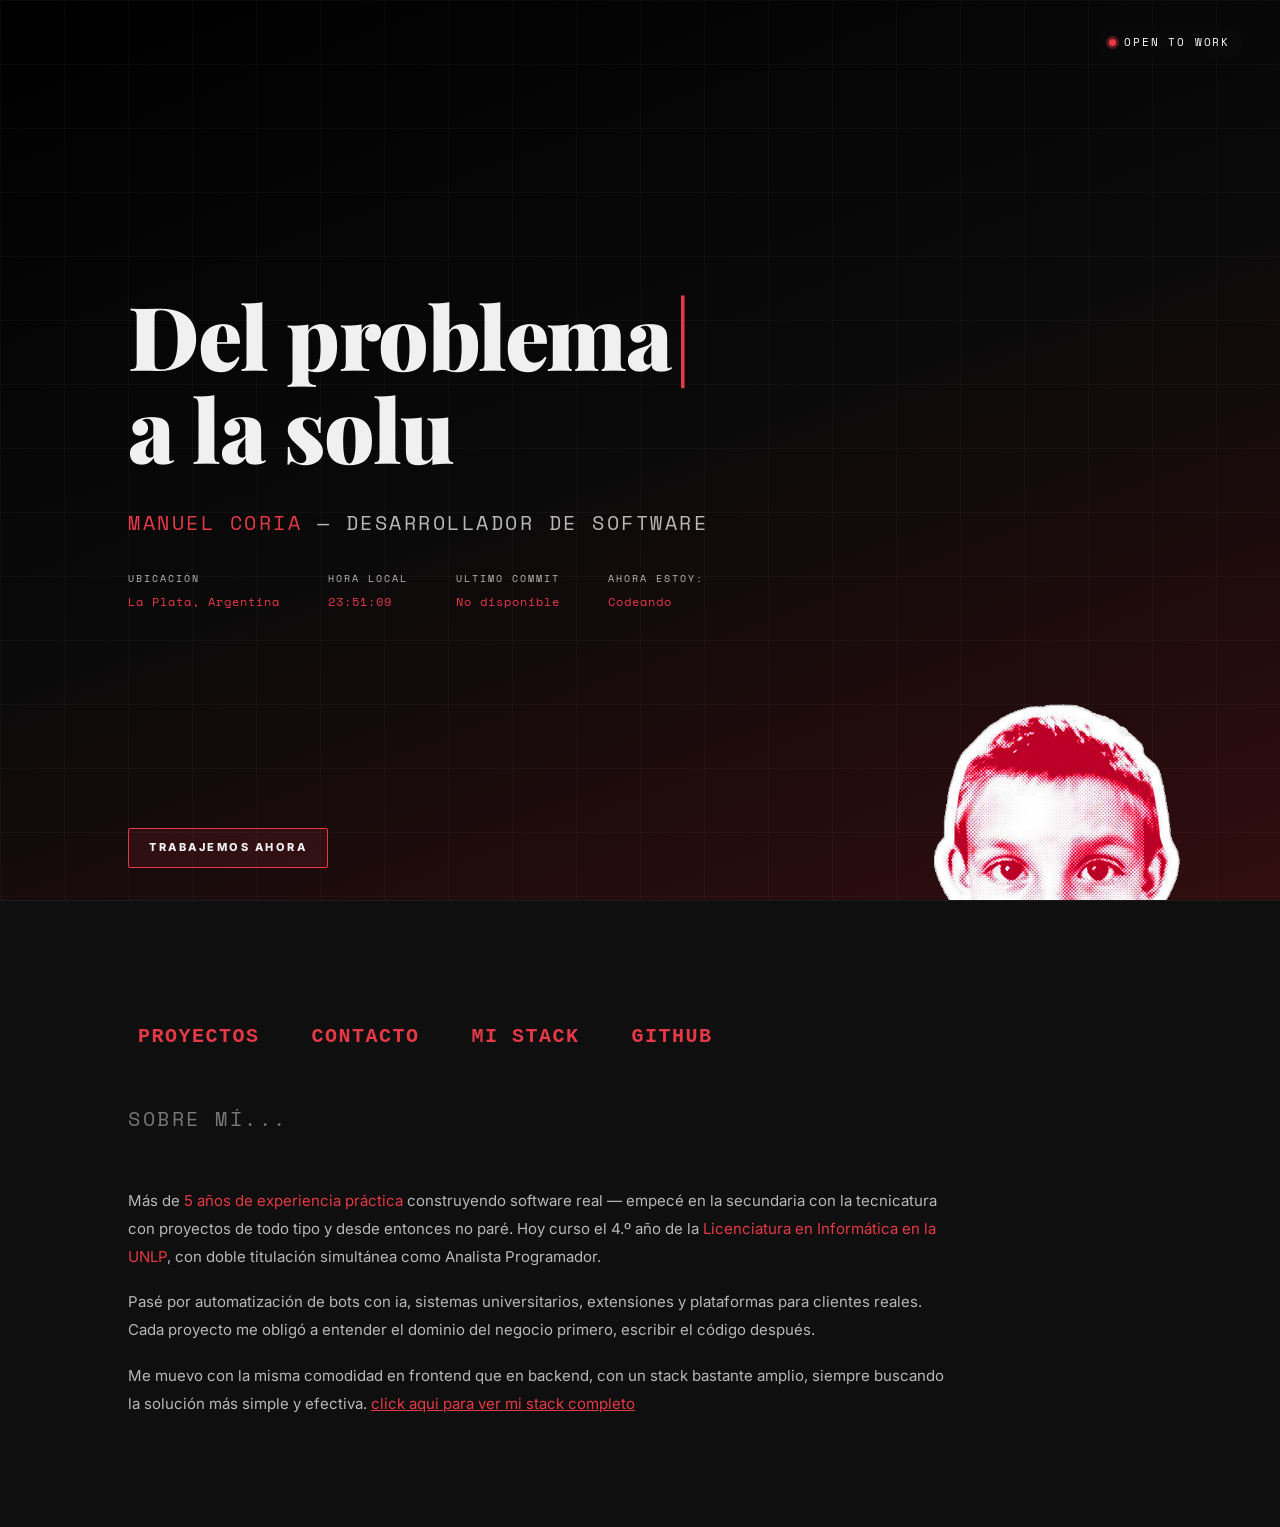
==== commit 92ff1681: "Feat: Ajustar padding en la sección de cara y corregir ruta de imagen en el HTML" ====
--- a/index.html
+++ b/index.html
@@ -10,7 +10,7 @@
     href="https://fonts.googleapis.com/css2?family=Playfair+Display:wght@700;900&family=Space+Mono:wght@400;700&family=Inter:wght@400;500&display=swap"
     rel="stylesheet"
   />
-  <link rel="icon" type="image/svg+xml" href="img/black-tie-brands-solid-full.svg" />
+  <link rel="icon" type="image/svg+" href="img/black-tie-brands-solid-full.svg" />
   <link rel="stylesheet" href="css/style.css" />
 </head>
 <body>
@@ -18,9 +18,9 @@
   <div class="custom-cursor" id="cursor" aria-hidden="true"></div>
 
   <div class="grid-overlay" aria-hidden="true"></div>
-    <div class="logo" id="logo">
-        <img src="/img/logo.png" alt="">
-    </div>
+    <!--     <div class="logo" id="logo">
+            <img src="/img/logo.png" alt="">
+        </div> -->
   <div class="open-to-work">
     <span class="otw-dot" aria-hidden="true"></span>
     Open to work
@@ -56,7 +56,7 @@
         </div>
       </div>
       <div class="sticker" id="cara">
-        <img src="/img/cara.png" alt="">
+        <img src="img/cara.png" alt="">
       </div>
       
     </div>
--- a/css/style.css
+++ b/css/style.css
@@ -998,7 +998,7 @@
 
 @media (max-width: 500px) {
     #cara{
-        padding-top: 106vh;
+        padding-top: 107vh;
 
     }
     #cara img {
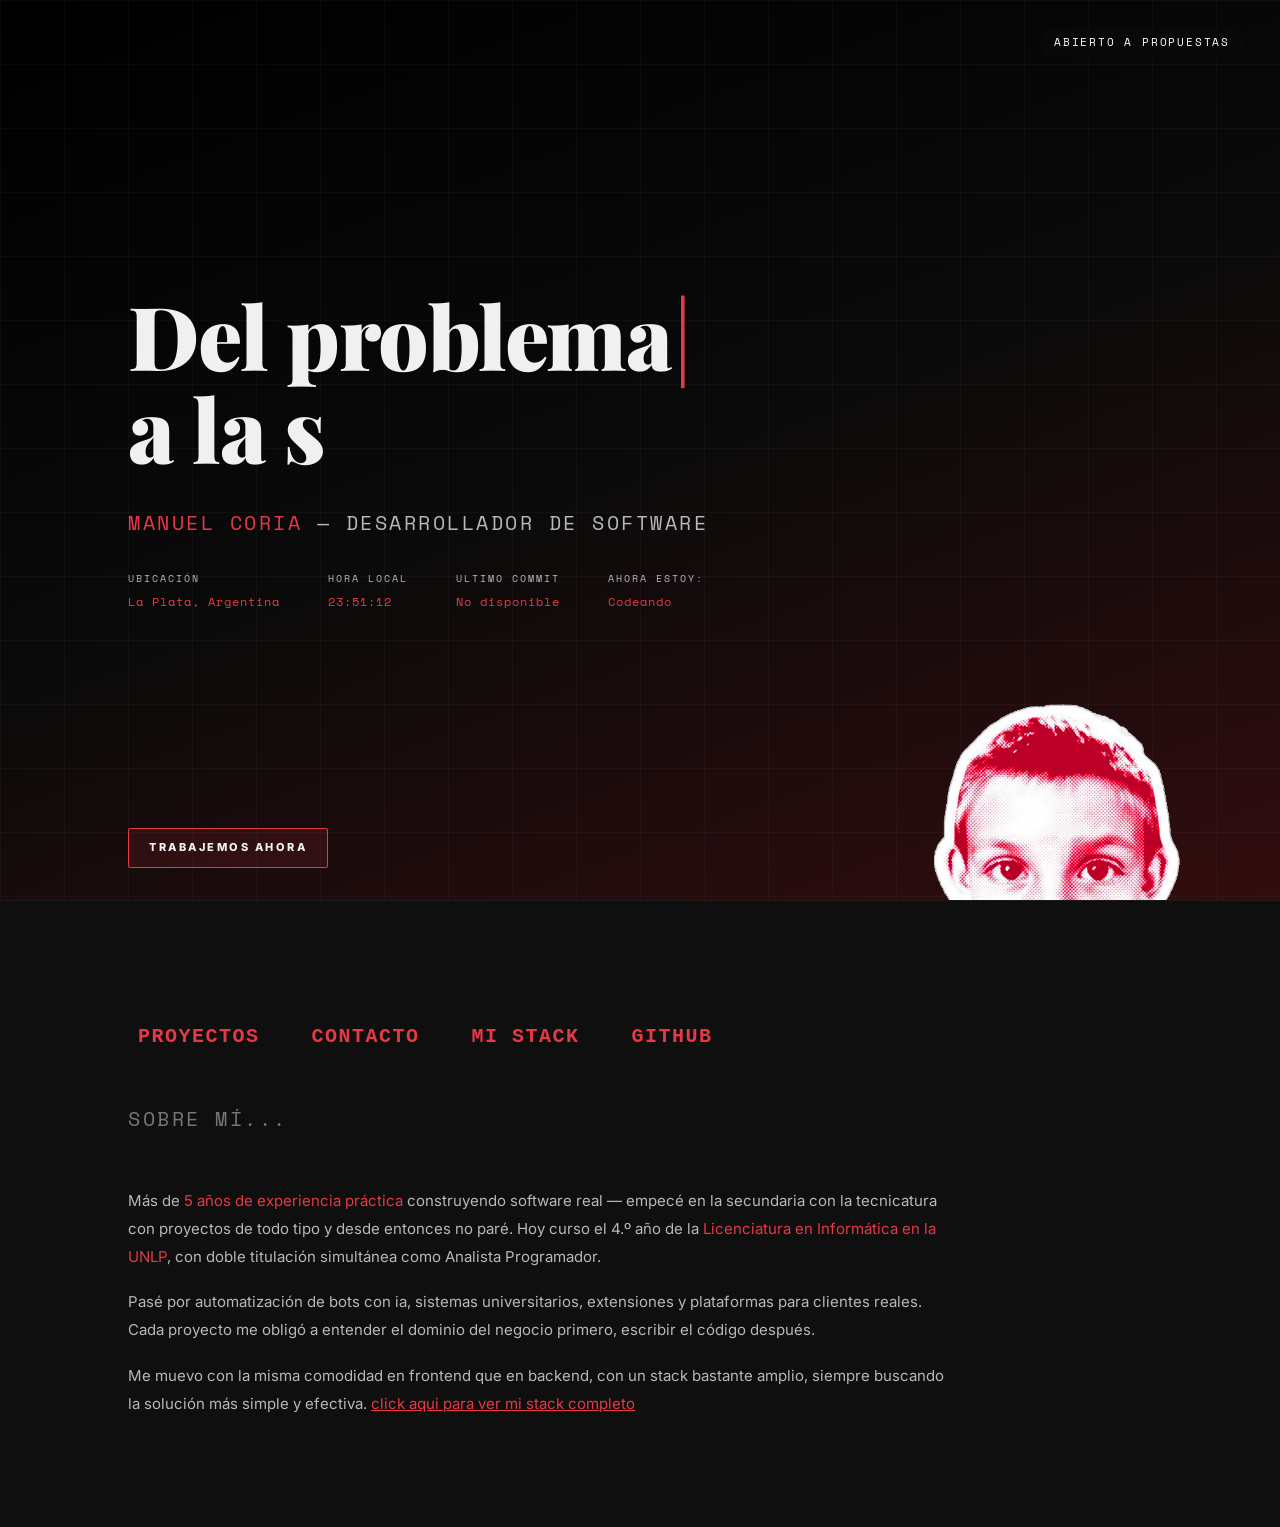
==== commit 036f0de4: "Modify 'Open to work' text and hide dot Updated the 'Open to work' section to include a Spanish tran" ====
--- a/index.html
+++ b/index.html
@@ -22,8 +22,8 @@
             <img src="/img/logo.png" alt="">
         </div> -->
   <div class="open-to-work">
-    <span class="otw-dot" aria-hidden="true"></span>
-    Open to work
+    <span class="otw-dot" aria-hidden="true" style="display:none"></span>
+    abierto a propuestas
   </div>
 
   <!-- ═══ HERO ════════════════════════════════════════════════ -->
--- a/css/style.css
+++ b/css/style.css
@@ -518,7 +518,6 @@
   font-size: clamp(34px, 5.4vw, 64px);
   line-height: 1.05;
   letter-spacing: -1px;
-  margin-bottom: 22px;
 }
 
 .subpage-card {
@@ -561,7 +560,6 @@
   letter-spacing: 2px;
   text-transform: uppercase;
   color: var(--text-dim);
-  margin-bottom: 8px;
 }
 
 .projects-list {
@@ -1014,3 +1012,46 @@
     }
 
 }
+
+.project{
+    display: flex;
+    justify-content: flex-start;
+    align-items: center;
+    width: 100vw;
+}
+.project .texto{
+    display: flex;
+    flex-direction: column;
+    gap: 20px;
+    width: 50%;
+}
+.project .link{
+    color: var(--accent);
+    text-decoration: underline;
+}
+.project .texto .titulo{
+    font-size: 30px;
+    font-weight: 800;
+    font-family: var(--font-mono);
+    margin-left: -5vw;
+    color: var(--accent);
+}
+.project img{
+    height: 30vw;
+    filter:
+        drop-shadow(2px 0 0 #f0f0f0)
+        drop-shadow(-2px 0 0 #f0f0f0) 
+        drop-shadow(0 2px 0 #f0f0f0) 
+        drop-shadow(0 -2px 0 #f0f0f0);
+}
+.project .desc{
+    width: 100%;
+}
+.badged-list{
+    display: flex;
+    gap:5px;
+}
+.badged{
+    padding: 2px;
+    background-color: #e63946;
+}
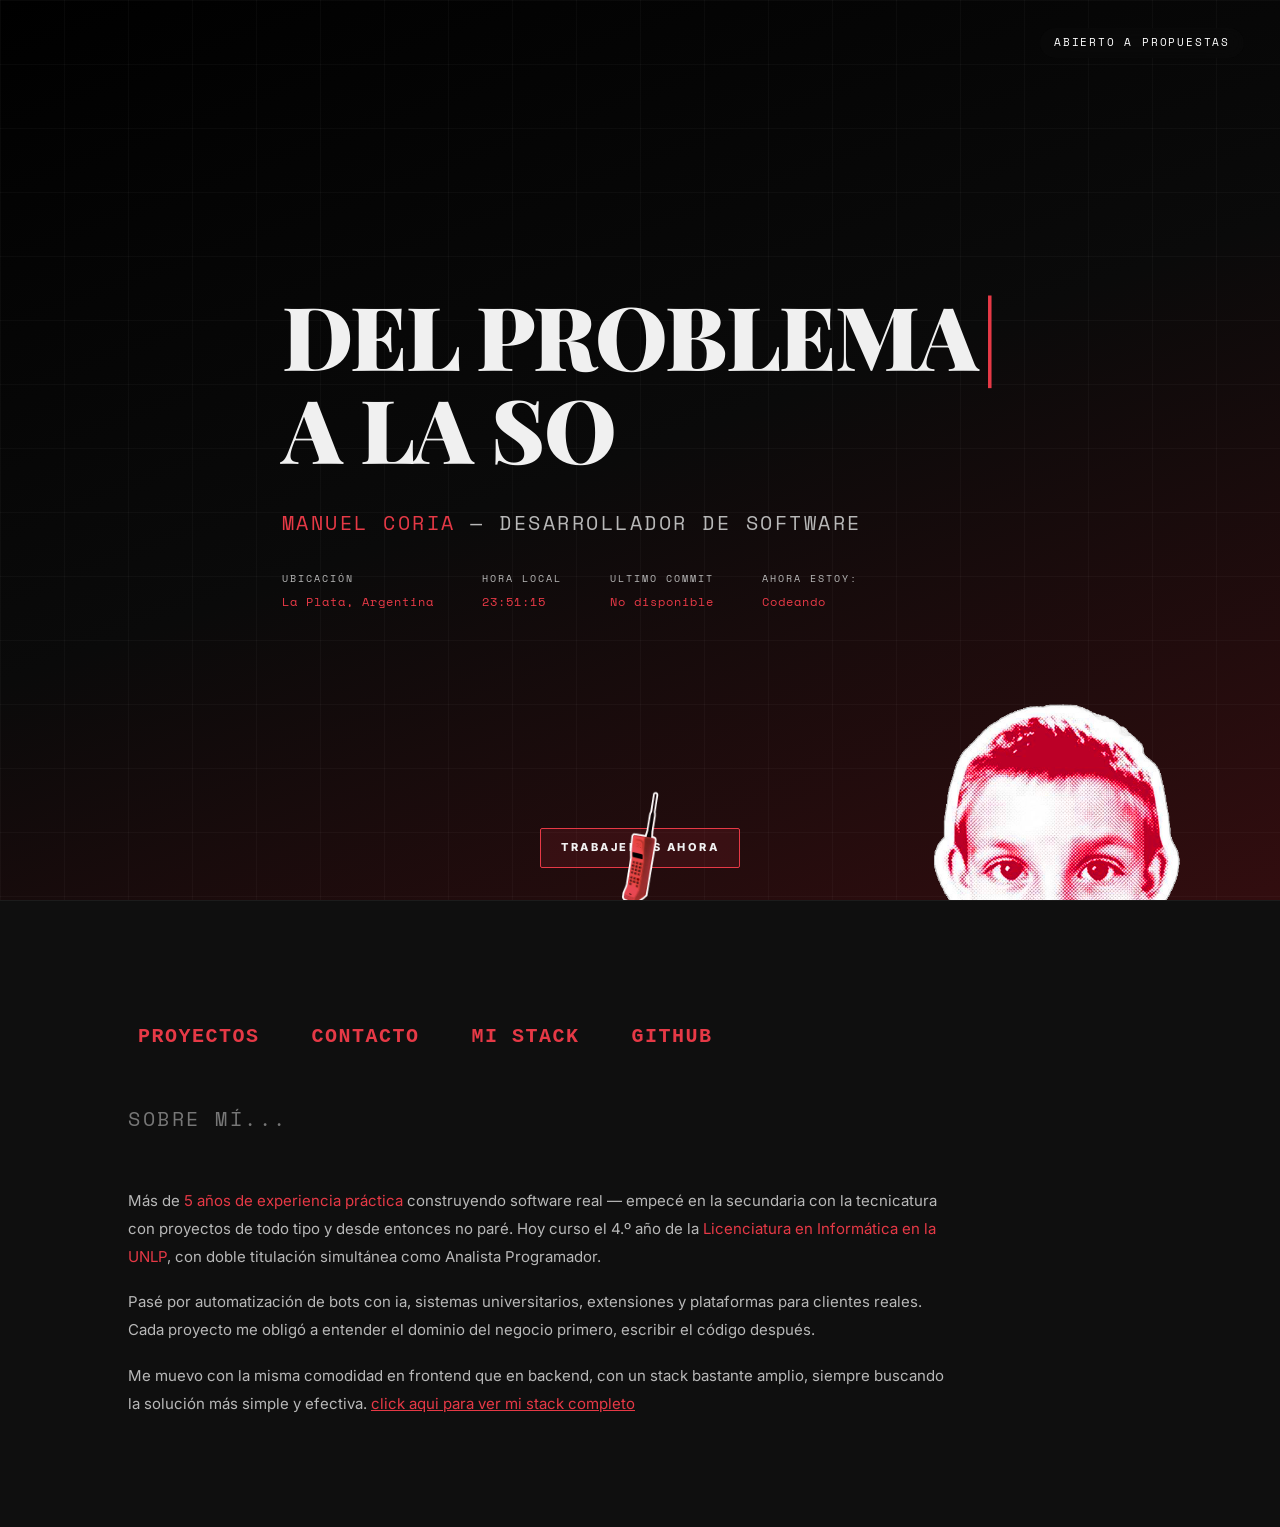
==== commit 0b311bef: "Refactor code structure for improved readability and maintainability" ====
--- a/index.html
+++ b/index.html
@@ -61,8 +61,10 @@
       
     </div>
 
-
-    <a class="cta-hero" href="mailto:manuelcoriawork@gmail.com">Trabajemos ahora</a>
+    <div class="cta-hero">
+        <img src="img/telefono.png">
+        <a class="cta-text" href="mailto:manuelcoriawork@gmail.com">Trabajemos ahora</a>
+    </div>
 
   </section>
 
--- a/css/style.css
+++ b/css/style.css
@@ -116,6 +116,7 @@
   min-height: 100vh;
   display: flex;
   align-items: center;
+  justify-content: center;
   padding: 80px 10vw;
 }
 
@@ -151,22 +152,30 @@
 }
 
 /* ─── CTA hero ───────────────────────────────────────────── */
+.cta-text{
+    background: #e639471e;
+    border: solid 1px var(--accent);
+    padding: 10px 20px;
+    font-family: var(--font-body);
+    font-size: 11px;
+    font-weight: 800;
+    letter-spacing: 2.5px;
+    text-transform: uppercase;
+    color: var(--text);
+    border-radius: 2px;
+    white-space: nowrap;
+}
+.cta-hero img{
+    width: 10vw;
+    position: absolute;
+}
 .cta-hero {
-  position: absolute;
-  bottom: 32px;
-  left: 10vw;
-  font-family: var(--font-body);
-  font-size: 11px;
-  font-weight: 800;
-  letter-spacing: 2.5px;
-  text-transform: uppercase;
-  color: var(--text);
-  background: #e639471e;
-  border: solid 1px var(--accent);
-  padding: 10px 20px;
-  border-radius: 2px;
-  white-space: nowrap;
-  transition: opacity 0.2s ease, transform 0.2s ease;
+    display: flex;
+    justify-content: center;
+    align-items: center;
+    position: absolute;
+    bottom: 32px;
+    transition: opacity 0.2s ease, transform 0.2s ease;
 }
 
 .cta-hero:hover {
@@ -229,6 +238,7 @@
   line-height: 1.05;
   letter-spacing: -1.5px;
   display: flex;
+  text-transform: uppercase;
   
   color: var(--text);
   margin-bottom: 28px;
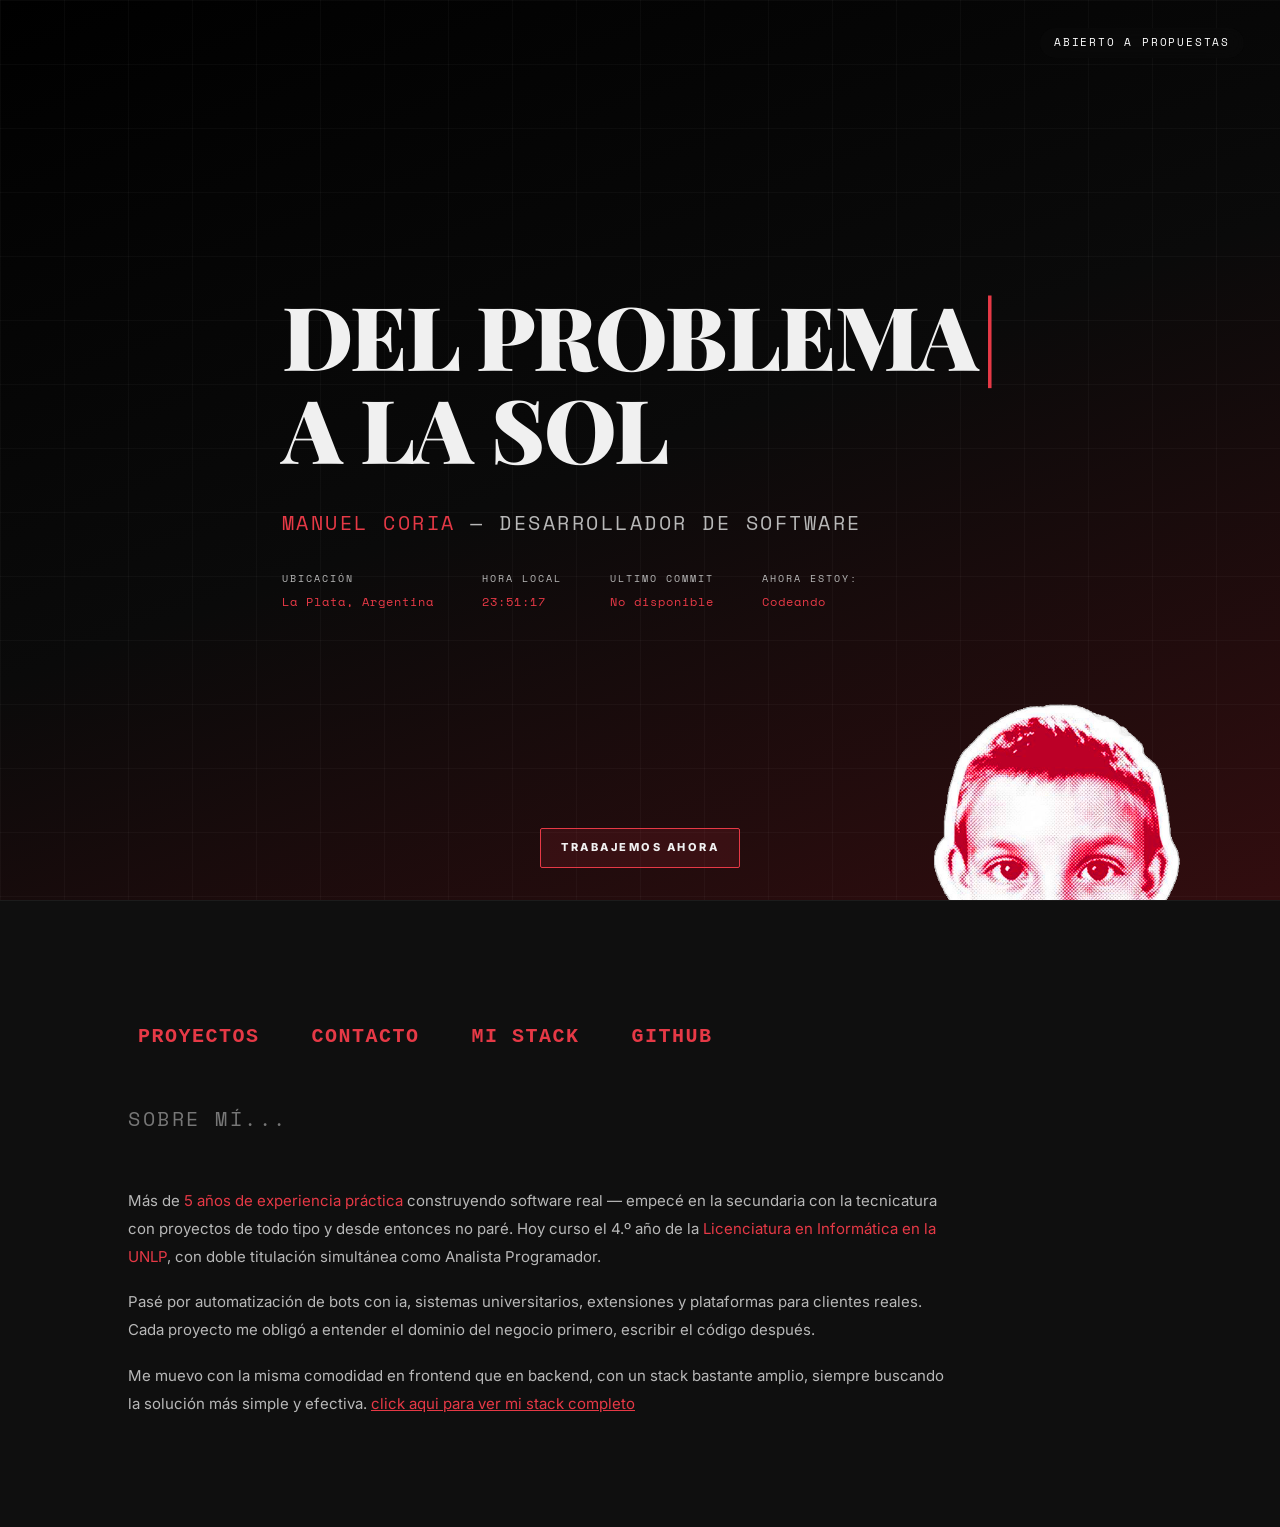
==== commit 82215b15: "Elimina la imagen del teléfono en la sección de llamada a la acción" ====
--- a/index.html
+++ b/index.html
@@ -62,7 +62,6 @@
     </div>
 
     <div class="cta-hero">
-        <img src="img/telefono.png">
         <a class="cta-text" href="mailto:manuelcoriawork@gmail.com">Trabajemos ahora</a>
     </div>
 
